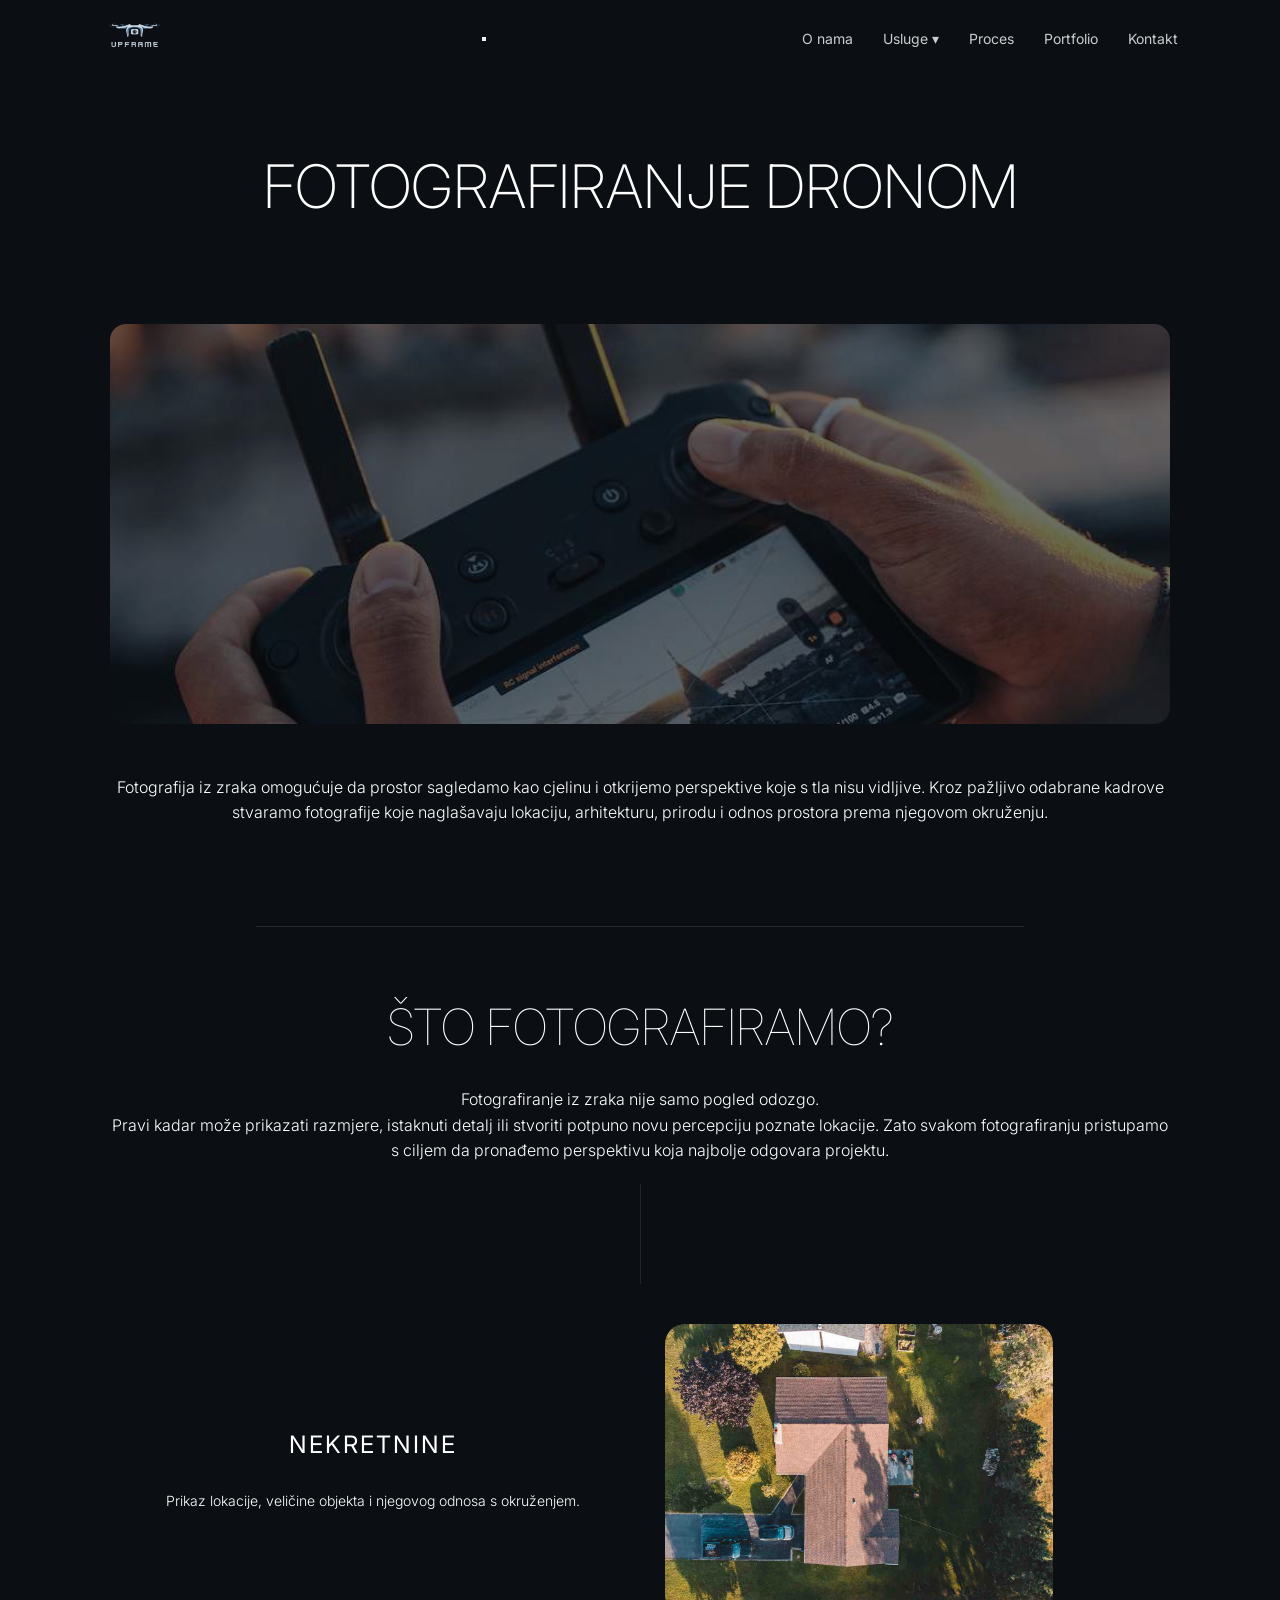
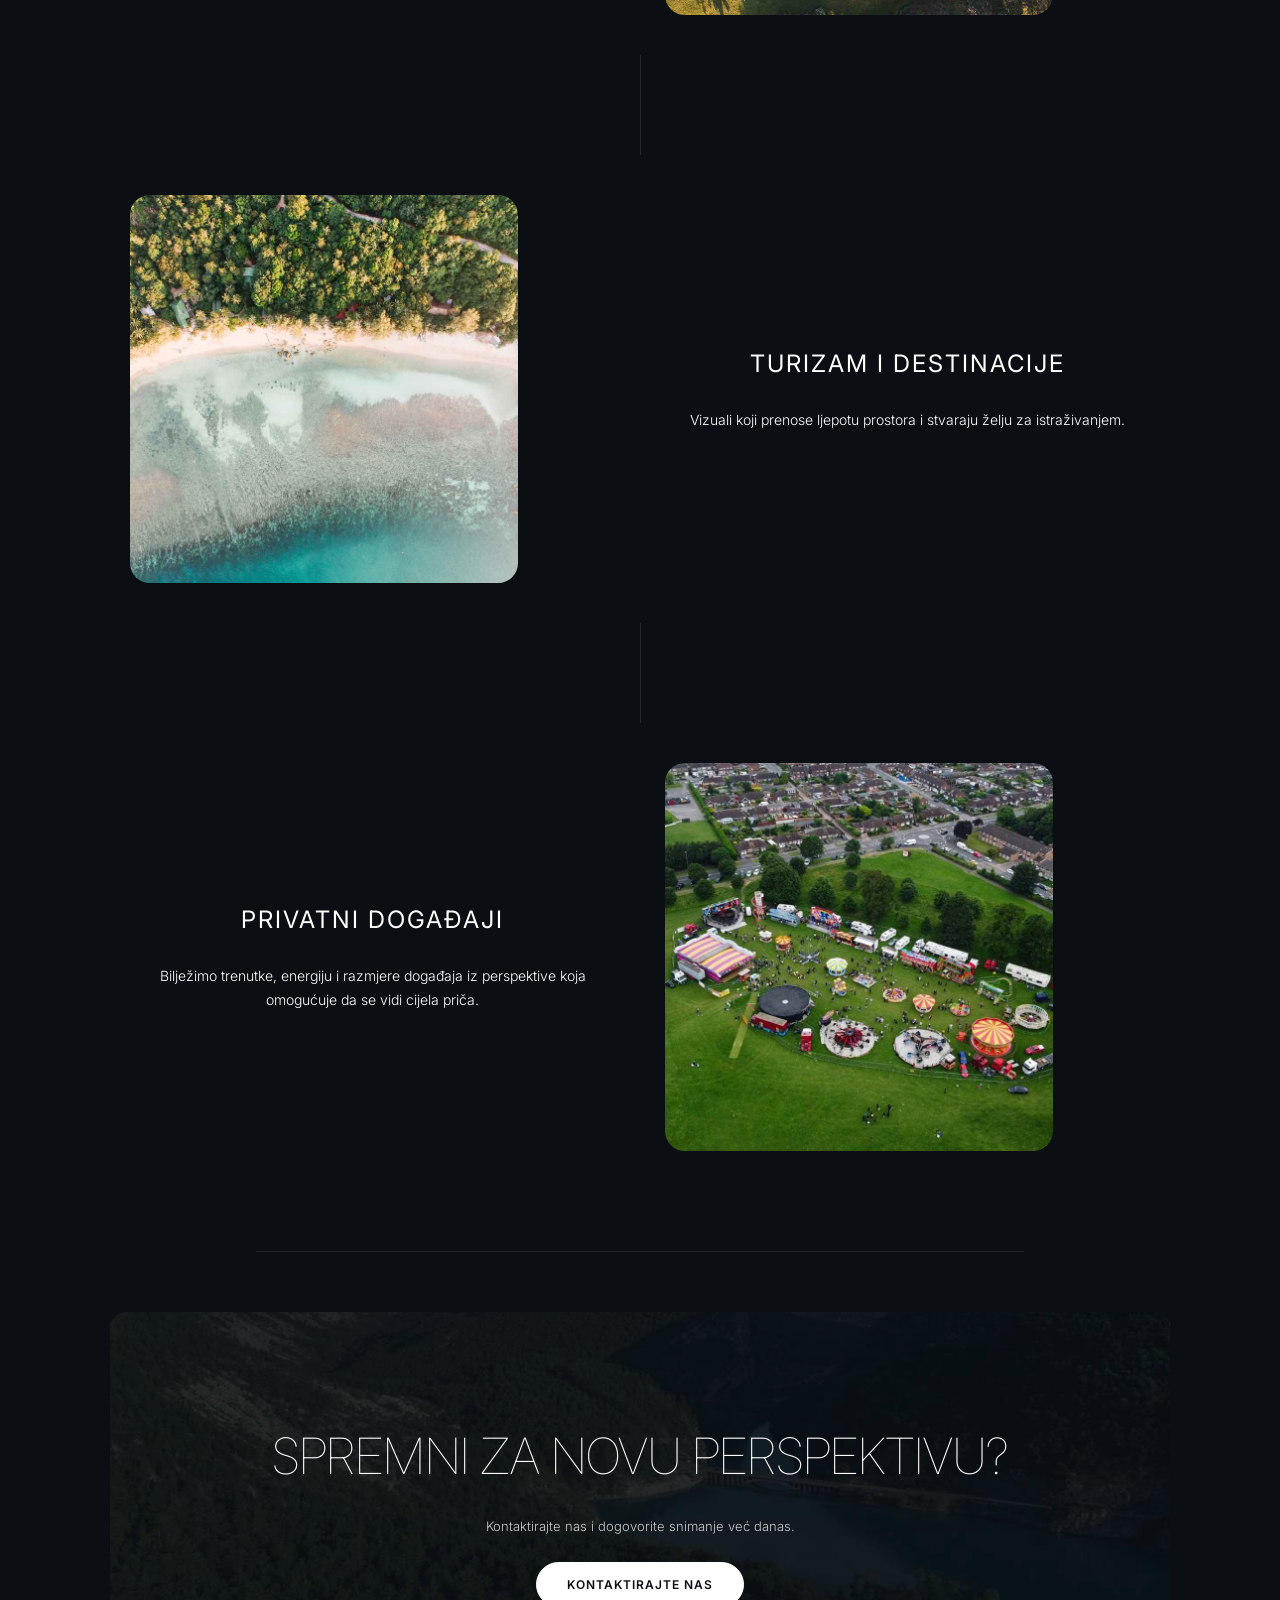
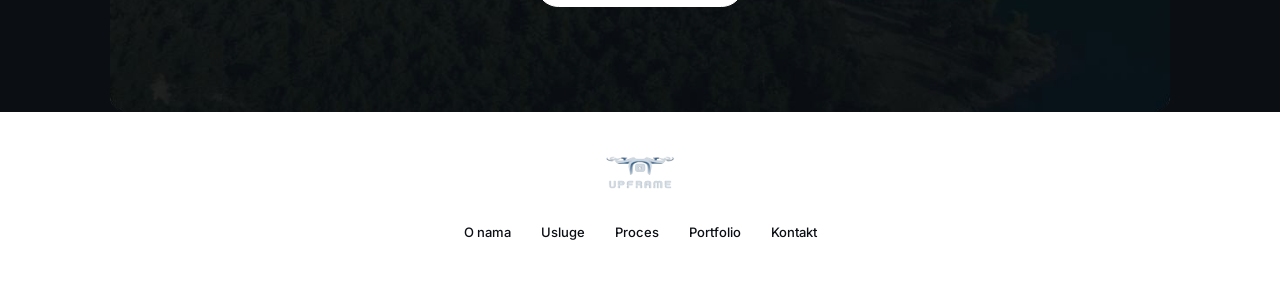
==== fotografiranje.html @ 9edc262e "Add files via upload" ====
<!DOCTYPE html>
<html lang="hr">

<head>
    <meta charset="UTF-8">
    <meta name="viewport" content="width=device-width, initial-scale=1.0">
    <title>UPFRAME - Fotografiranje</title>
    <link rel="preconnect" href="https://fonts.googleapis.com">
    <link rel="preconnect" href="https://fonts.gstatic.com" crossorigin>
    <link href="https://fonts.googleapis.com/css2?family=Inter:wght@300;400;500;600;700&display=swap" rel="stylesheet">
    <link rel="stylesheet" href="style.css">
</head>

<body>

    <header class="navbar">
        <div class="logo">
            <a href="index.html"><img src="images/logotip.png" alt="UPFRAME Logo"></a>
        </div>

        <button class="hamburger" id="hamburger" aria-label="Otvori izbornik">
            <span></span>
            <span></span>
            <span></span>
        </button>

        <nav>
            <ul class="nav-links" id="nav-links">
                <li><a href="o_nama.html">O nama</a></li>
                <li class="dropdown">
                    <a href="usluge.html" class="dropbtn">Usluge &#9662;</a>
                    <ul class="dropdown-content">
                        <li><a href="snimanje.html">Snimanje</a></li>
                        <li><a href="fotografiranje.html">Fotografiranje</a></li>
                    </ul>
                </li>
                <li><a href="proces.html">Proces</a></li>
                <li><a href="portfolio.html">Portfolio</a></li>
                <li><a href="kontakt.html">Kontakt</a></li>
            </ul>
        </nav>
    </header>

    <section class="content-section text-center">
        <h1>fotografiranje dronom</h1>

        </div>
    </section>

    <section class="content-section text-center">
        <div class="cta-card"><img src="images/foto.jpg" alt="Rad 1"></div>
        <br><br>

        <p class="subtitle">Fotografija iz zraka omogućuje da prostor sagledamo kao cjelinu
            i otkrijemo perspektive koje s tla nisu vidljive. Kroz pažljivo odabrane kadrove
            stvaramo fotografije koje naglašavaju lokaciju, arhitekturu, prirodu i
            odnos prostora prema njegovom okruženju.
        </p>

    </section>
    <hr class="divider">

    <section class="content-section text-center">
        <h2>što fotografiramo?</h2>
        <p class="subtitle">Fotografiranje iz zraka nije samo pogled odozgo. <br>
            Pravi kadar može prikazati razmjere, istaknuti detalj ili stvoriti potpuno novu
            percepciju poznate lokacije. Zato svakom fotografiranju pristupamo s ciljem da
            pronađemo perspektivu koja najbolje odgovara projektu.</p>

        <div class="vertical-line"></div>

        <section class="split-section">
            <div class="split-text">
                <h2>NEKRETNINE</h2>
                <p>
                    Prikaz lokacije, veličine objekta i njegovog odnosa s okruženjem.
                </p>
            </div>

            <div class="split-image">
                <img src="images/lokacija.jpg" alt="Nekretnine i lokacije iz zraka">
            </div>
        </section>
        <div class="vertical-line"></div>

        <section class="split-section">
            <div class="split-image">
                <img src="images/otok2.jpg" alt="Nekretnine i lokacije iz zraka">
            </div>
            <div class="split-text">
                <h2>Turizam i destinacije</h2>
                <p>
                    Vizuali koji prenose ljepotu prostora i stvaraju želju za istraživanjem.
                </p>
            </div>
        </section>

        <div class="vertical-line"></div>

        <section class="split-section">
            <div class="split-text">
                <h2>privatni događaji</h2>
                <p>
                    Bilježimo trenutke, energiju i razmjere događaja iz perspektive koja omogućuje da se vidi cijela
                    priča.
                </p>
            </div>

            <div class="split-image">
                <img src="images/event.jpg" alt="Nekretnine i lokacije iz zraka">
            </div>
        </section>

    </section>



    </section>

    <hr class="divider">


    <section class="content-section">
        <div class="cta-card">
            <img src="images/footer.jpg" alt="Pozadina">
            <div class="cta-content">
                <h2>SPREMNI ZA NOVU PERSPEKTIVU?</h2>
                <p>Kontaktirajte nas i dogovorite snimanje već danas.</p>
                <a href="kontakt.html" class="btn btn-white">KONTAKTIRAJTE NAS</a>
            </div>
        </div>
    </section>

    <footer class="footer">
        <div class="footer-logo">
            <img src="images/logotip.png" alt="UPFRAME Logo">
        </div>
        <ul class="footer-links">
            <li><a href="o_nama.html">O nama</a></li>
            <li><a href="usluge.html">Usluge</a></li>
            <li><a href="proces.html">Proces</a></li>
            <li><a href="portfolio.html">Portfolio</a></li>
            <li><a href="kontakt.html">Kontakt</a></li>
        </ul>
    </footer>

    <script>
        const hamburger = document.getElementById('hamburger');
        const navLinks = document.getElementById('nav-links');

        hamburger.addEventListener('click', () => {
            navLinks.classList.toggle('active');
        });
    </script>
</body>

</html>
---- style.css ----
* {
    margin: 0;
    padding: 0;
    box-sizing: border-box;
}

body {
    font-family: 'Inter', sans-serif;
    background-color: #0b0f14;
    color: #ffffff;
    line-height: 1.6;
}

a {
    color: inherit;
    text-decoration: none;
}

.navbar {
    display: flex;
    justify-content: space-between;
    align-items: center;
    padding: 20px 8%;
    background-color: #0b0f14;
}

.logo img {
    height: 30px;
}

.nav-links {
    list-style: none;
    display: flex;
    gap: 30px;
}

.nav-links a {
    font-size: 14px;
    font-weight: 400;
    color: #cccccc;
    transition: color 0.3s ease;
}

.nav-links a:hover {
    color: #ffffff;
}

.dropdown {
    position: relative;
}

.dropdown-content {
    display: none;
    position: absolute;
    top: 100%;
    left: 0;
    background-color: #161b22;
    min-width: 160px;
    box-shadow: 0px 8px 16px rgba(0, 0, 0, 0.5);
    border-radius: 8px;
    padding: 10px 0;
    list-style: none;
    z-index: 1000;
}

.dropdown-content li a {
    display: block;
    padding: 10px 20px;
    color: #cccccc;
}

.dropdown-content li a:hover {
    background-color: #21262d;
    color: #ffffff;
}

.dropdown:hover .dropdown-content {
    display: block;
}



.hero {
    width: 100vw;
    height: 100vh;

    display: flex;
    justify-content: center;
    align-items: center;

    text-align: center;

    background-image: linear-gradient(rgba(0, 0, 0, 0.5), rgba(0, 0, 0, 0.8)), url(images/naslovna_1.jpg);
    background-size: cover;
    background-position: center center;
    background-repeat: no-repeat;
    background-attachment: fixed;
}

.btn {
    display: inline-block;
    padding: 12px 30px;
    border-radius: 30px;
    font-size: 12px;
    letter-spacing: 1px;
    cursor: pointer;
    transition: all 0.3s ease;
}

.btn-outline {
    border: 1px solid #ffffff;
    color: #ffffff;
    background: transparent;
}

.btn-outline:hover {
    background: #ffffff;
    color: #0b0f14;
}

.btn-white {
    background: #ffffff;
    color: #0b0f14;
    border: 1px solid #ffffff;
    font-weight: 600;
}

.btn-white:hover {
    background: #e0e0e0;
}

h1 {
    font-size: 60px;
    font-weight: 200;
    text-transform: uppercase;
    margin-bottom: 0.5em;
}

.divider {
    border: 0;
    height: 1px;
    background: #22262c;
    margin: 100px auto 0;

    width: 60%;
}

.content-section {
    max-width: 1100px;
    margin: 0 auto;
    padding: 60px 20px 0;
}

.text-center {
    text-align: center;
}

h2 {
    font-size: 50px;
    font-weight: 100;
    margin-bottom: 20px;
    text-transform: uppercase;
}

p {
    font-size: 16px;
    color: white;
    margin-bottom: 20px;
    font-weight: 300;
}

.video-container {
    position: relative;
    width: 90%;
    max-width: 1100px;
    margin: 40px auto;
    aspect-ratio: 16 / 9;
    border-radius: 20px;
    overflow: hidden;
    box-shadow: 0 10px 30px rgba(0, 0, 0, 0.5);
    background-color: #000;
}

.video-container.playing .video-poster,
.video-container.playing .play-btn {
    display: none;
}

.video-poster {
    position: absolute;
    top: 0;
    left: 0;
    width: 100%;
    height: 100%;
    object-fit: cover;
    z-index: 2;
    transition: opacity 0.3s ease;
}

.play-btn {
    position: absolute;
    top: 50%;
    left: 50%;
    transform: translate(-50%, -50%);
    z-index: 3;

    background-color: #ffffff;
    color: #000000;
    padding: 10px 22px;
    border-radius: 50px;
    font-family: 'Inter', sans-serif;
    font-size: 13px;
    font-weight: 600;
    cursor: pointer;

    display: flex;
    align-items: center;
    gap: 8px;
    box-shadow: 0 4px 15px rgba(0, 0, 0, 0.3);
    user-select: none;
    transition: transform 0.2s ease, background-color 0.2s ease;
}

.play-btn:hover {
    transform: translate(-50%, -50%) scale(1.05);
    background-color: #f0f0f0;
}

.play-icon {
    font-size: 10px;
}

.video-element {
    position: absolute;
    top: 0;
    left: 0;
    width: 100%;
    height: 100%;
    border: none;
    z-index: 1;
}

.video-checkbox:checked~.video-poster,
.video-checkbox:checked~.play-btn {
    display: none;
}


.cards-grid {
    display: grid;
    gap: 20px;
    margin-bottom: 40px;
}

.grid-2 {
    grid-template-columns: repeat(2, 1fr);
}

.grid-3 {
    grid-template-columns: repeat(3, 1fr);
}

.card {
    border-radius: 12px;
    overflow: hidden;
    position: relative;
}

.card img {
    width: 100%;
    height: 100%;
    object-fit: cover;
    display: block;
}

.card-overlay {
    height: 220px;
}

.card-overlay .card-text {
    position: absolute;
    top: 50%;
    left: 50%;
    transform: translate(-50%, -50%);
    font-size: 18px;
    letter-spacing: 2px;
    font-weight: 500;
    text-shadow: 0 2px 4px rgba(0, 0, 0, 0.6);
}


.vertical-line {
    width: 1px;
    height: 100px;
    background-color: #22262c;
    margin: 0 auto;
}

.split-section {
    display: flex;
    align-items: center;
    justify-content: space-between;
    gap: 50px;
    max-width: 1100px;
    margin: 40px auto;
    padding: 0 20px;
}

.split-text {
    flex: 1;
    color: #ffffff;
}

.split-text h2 {
    font-size: 24px;
    font-weight: 400;
    letter-spacing: 2px;
    margin-bottom: 25px;
    text-transform: uppercase;
}

.split-text p {
    font-size: 14px;
    line-height: 1.7;
    color: white;
    margin-bottom: 20px;
    font-weight: 300;
}

.split-text p:last-child {
    margin-bottom: 0;
}

.split-image {
    flex: 1;
}

.split-image img {
    width: 80%;
    height: auto;
    display: block;
    border-radius: 20px;
    object-fit: cover;
}





.cta-card {
    position: relative;
    border-radius: 16px;
    overflow: hidden;
    height: 400px;
    display: flex;
    align-items: center;
    justify-content: center;
    text-align: center;
}

.cta-card img {
    position: absolute;
    width: 100%;
    height: 100%;
    object-fit: cover;
    opacity: 0.4;
}

.cta-content {
    position: relative;
    z-index: 1;
}

.cta-content p {
    font-size: 13px;
    color: #cccccc;
    margin-bottom: 25px;
}

.footer {
    background-color: #ffffff;
    color: #0b0f14;
    text-align: center;
    padding: 40px 20px;
}

.footer-logo img {
    height: 40px;
    margin-bottom: 20px;
}

.footer-links {
    list-style: none;
    display: flex;
    justify-content: center;
    gap: 30px;
}

.footer-links a {
    color: #0b0f14;
    font-size: 13px;
    font-weight: 500;
}

.contact-box {
    background-color: #333c48;
    max-width: 600px;
    margin: 50px auto;
    padding: 40px 20px;
    border-radius: 30px;
    text-align: center;
}

.contact-title {
    color: #ffffff;
    font-family: 'Inter', sans-serif;
    font-size: 14px;
    font-weight: 700;
    letter-spacing: 1.5px;
    margin-bottom: 8px;
}

.contact-email {
    color: #b0b8c4;
    font-family: 'Inter', sans-serif;
    font-size: 14px;
    text-decoration: underline;
    transition: color 0.3s ease;
}

.contact-email:hover {
    color: #ffffff;
}

.icon-image img {
    align-items: center;
    position: relative;
    width: 60px;
    height: auto;
    border-radius: 20px;
    object-fit: cover;
}


@media (max-width: 768px) {

    .grid-2,
    .grid-3 {
        grid-template-columns: 1fr;
    }

    .navbar {
        flex-direction: column;
        gap: 15px;
    }

    .nav-links {
        gap: 15px;
    }

    h2 {
    font-size: 30px;
    font-weight: 100;
    margin-bottom: 20px;
    text-transform: uppercase;
}

h1 {
    font-size: 40px;
    font-weight: 100;
    margin-bottom: 20px;
    text-transform: uppercase;
}

p {
    font-size: 12px;
    color: white;
    margin-bottom: 20px;
    font-weight: 300;
}
.content-section {
    max-width: 1100px;
    margin: 0 auto;
    padding: 60px 5px 0;
    padding-left: 1.5rem;  
    padding-right: 1.5rem;
}

.split-section {
    flex-direction: column;
    gap: 30px; 
    padding: 0 16px; 
  }

  .split-image img {
    width: 100%;
}

.hamburger {
    display: none;
    flex-direction: column;
    justify-content: space-between;
    width: 28px;
    height: 20px;
    background: transparent;
    border: none;
    cursor: pointer;
    padding: 0;
    z-index: 1001;
}

.hamburger span {
    width: 100%;
    height: 3px;
    background-color: #ffffff;
    border-radius: 2px;
    transition: all 0.3s ease;
}

    .navbar {
        position: relative;
    }

    .hamburger {
        display: flex;
    }

    .nav-links {
        display: none;
        flex-direction: column;
        position: absolute;
        top: 100%;
        left: 0;
        width: 100%;
        background-color: #0b0f14;
        padding: 20px 0;
        gap: 15px;
        box-shadow: 0px 10px 15px rgba(0, 0, 0, 0.5);
    }

    .nav-links.active {
        display: flex;
    }

    .nav-links li {
        text-align: center;
    }

    .dropdown-content {
    display: block;
    position: static;
    box-shadow: none;
    background-color: #161b22;
    padding-left: 15px;
    margin-top: 5px;
  }

}
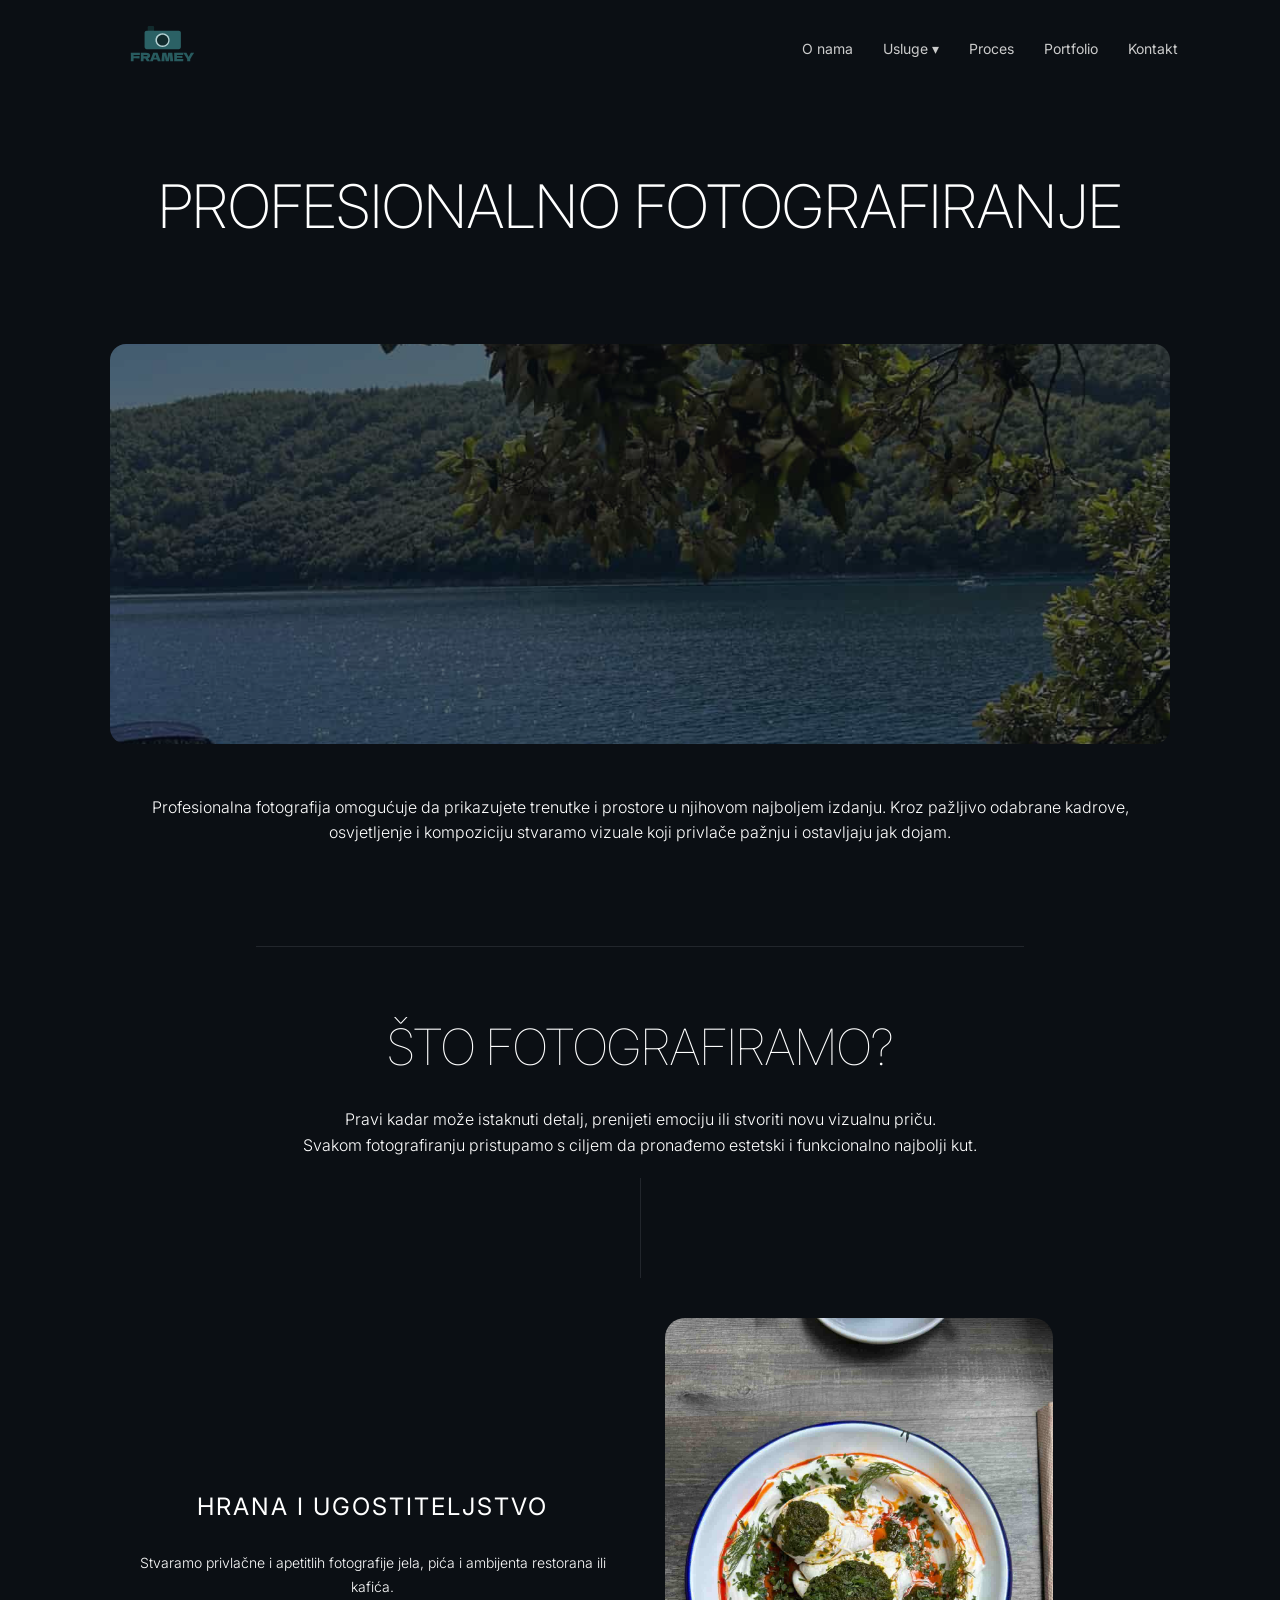
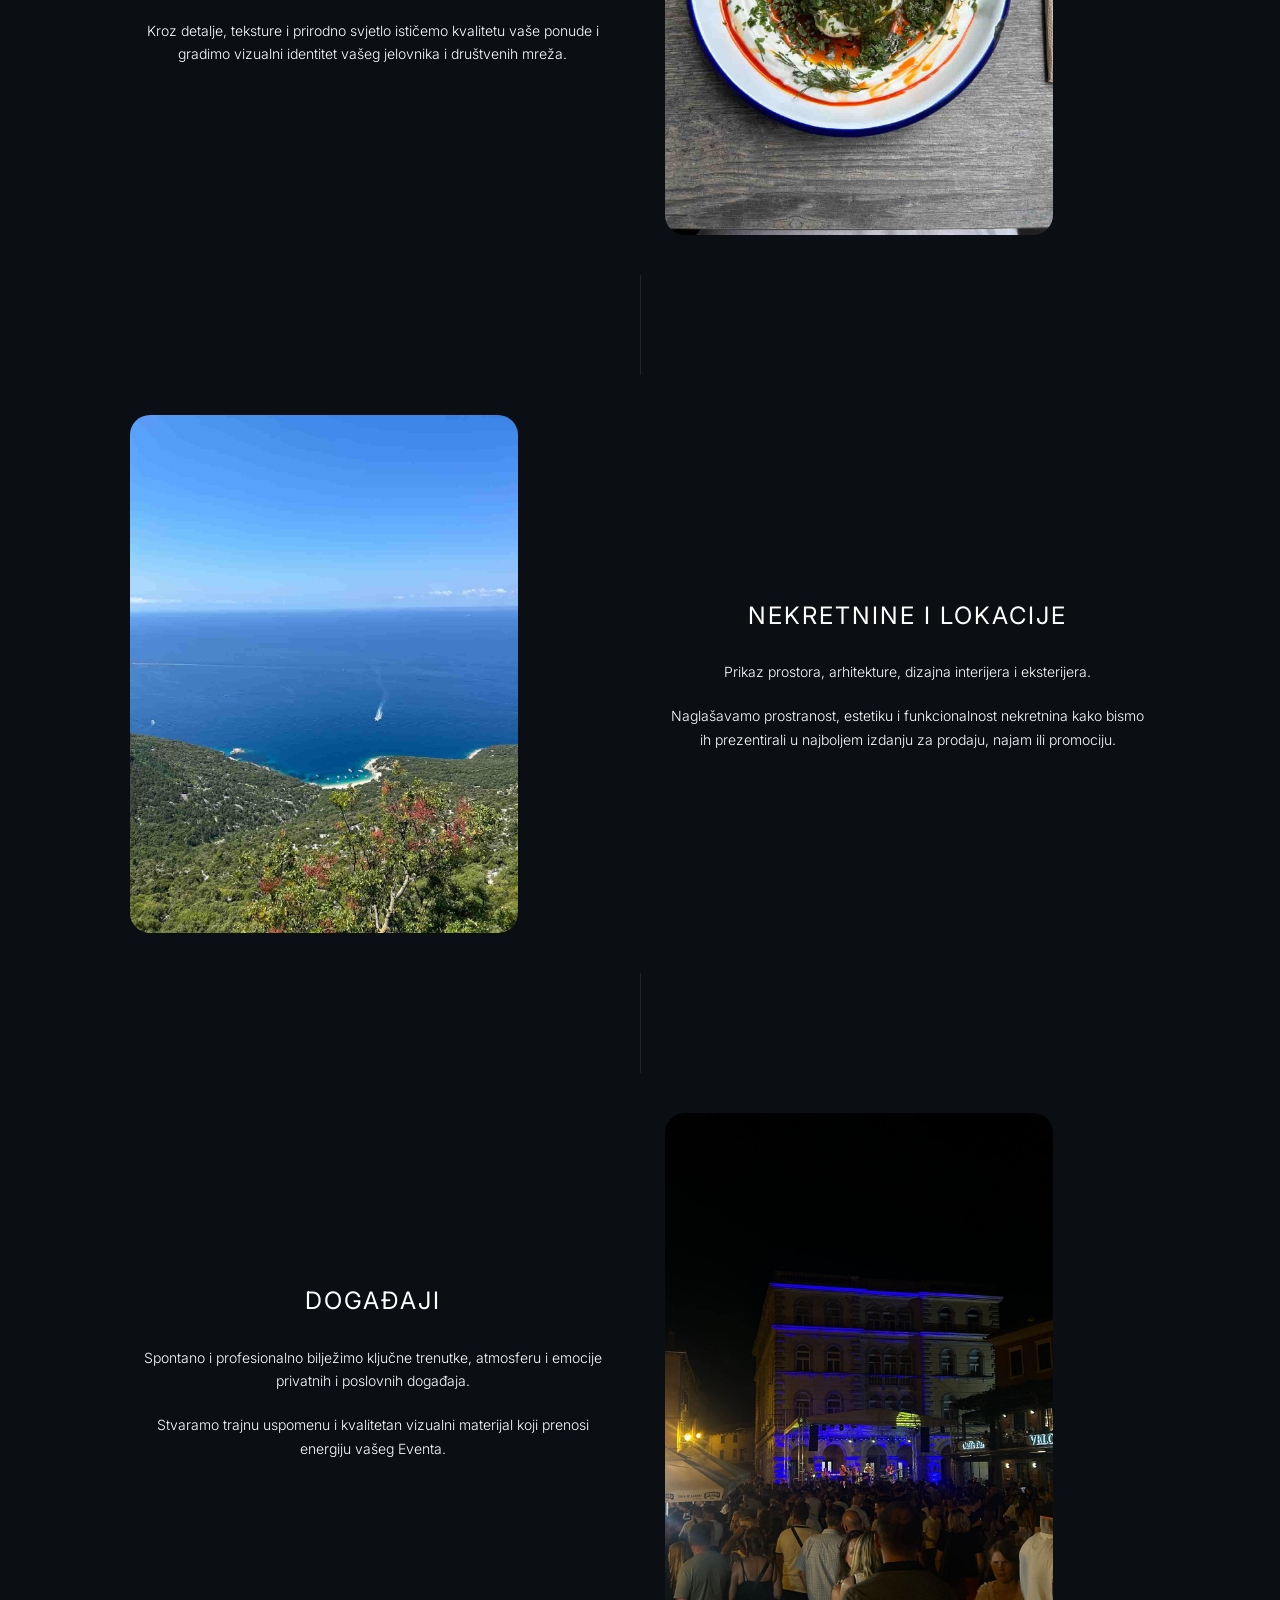
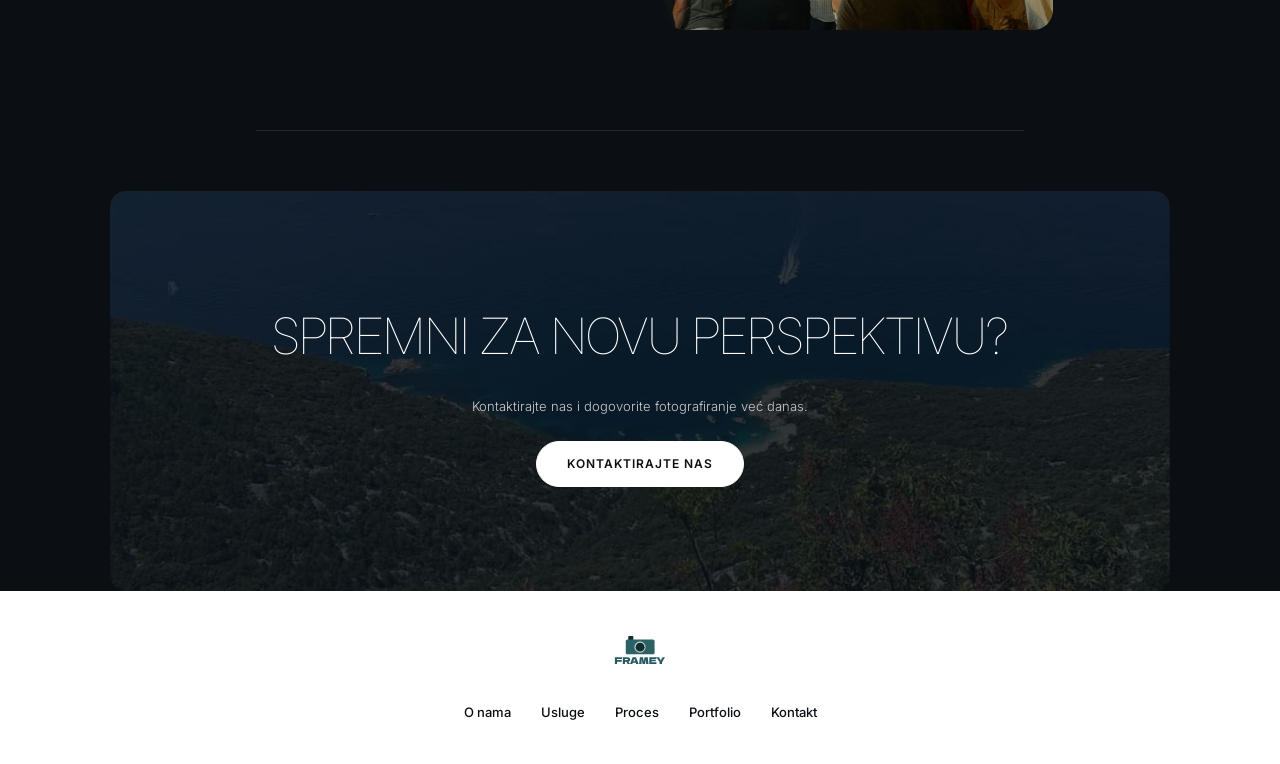
==== commit fd648a1e: "Add files via upload" ====
--- a/fotografiranje.html
+++ b/fotografiranje.html
@@ -4,7 +4,7 @@
 <head>
     <meta charset="UTF-8">
     <meta name="viewport" content="width=device-width, initial-scale=1.0">
-    <title>UPFRAME - Fotografiranje</title>
+    <title>Framey - Fotografiranje</title>
     <link rel="preconnect" href="https://fonts.googleapis.com">
     <link rel="preconnect" href="https://fonts.gstatic.com" crossorigin>
     <link href="https://fonts.googleapis.com/css2?family=Inter:wght@300;400;500;600;700&display=swap" rel="stylesheet">
@@ -15,7 +15,7 @@
 
     <header class="navbar">
         <div class="logo">
-            <a href="index.html"><img src="images/logotip.png" alt="UPFRAME Logo"></a>
+            <a href="index.html"><img src="images/logotip.svg" alt="Framey Logo"></a>
         </div>
 
         <button class="hamburger" id="hamburger" aria-label="Otvori izbornik">
@@ -42,55 +42,56 @@
     </header>
 
     <section class="content-section text-center">
-        <h1>fotografiranje dronom</h1>
-
-        </div>
+        <h1>profesionalno fotografiranje</h1>
     </section>
 
     <section class="content-section text-center">
-        <div class="cta-card"><img src="images/foto.jpg" alt="Rad 1"></div>
+        <div class="cta-card"><img src="images/plaza.jpg" alt="Profesionalno fotografiranje"></div>
         <br><br>
 
-        <p class="subtitle">Fotografija iz zraka omogućuje da prostor sagledamo kao cjelinu
-            i otkrijemo perspektive koje s tla nisu vidljive. Kroz pažljivo odabrane kadrove
-            stvaramo fotografije koje naglašavaju lokaciju, arhitekturu, prirodu i
-            odnos prostora prema njegovom okruženju.
+        <p class="subtitle">Profesionalna fotografija omogućuje da prikazujete trenutke i prostore u njihovom najboljem izdanju.
+            Kroz pažljivo odabrane kadrove, osvjetljenje i kompoziciju stvaramo vizuale koji privlače pažnju i ostavljaju jak dojam.
         </p>
 
     </section>
     <hr class="divider">
 
     <section class="content-section text-center">
-        <h2>što fotografiramo?</h2>
-        <p class="subtitle">Fotografiranje iz zraka nije samo pogled odozgo. <br>
-            Pravi kadar može prikazati razmjere, istaknuti detalj ili stvoriti potpuno novu
-            percepciju poznate lokacije. Zato svakom fotografiranju pristupamo s ciljem da
-            pronađemo perspektivu koja najbolje odgovara projektu.</p>
+        <h2>ŠTO FOTOGRAFIRAMO?</h2>
+        <p class="subtitle">Pravi kadar može istaknuti detalj, prenijeti emociju ili stvoriti novu vizualnu priču.<br>
+            Svakom fotografiranju pristupamo s ciljem da pronađemo estetski i funkcionalno najbolji kut.</p>
 
         <div class="vertical-line"></div>
 
         <section class="split-section">
             <div class="split-text">
-                <h2>NEKRETNINE</h2>
+                <h2>HRANA I UGOSTITELJSTVO</h2>
                 <p>
-                    Prikaz lokacije, veličine objekta i njegovog odnosa s okruženjem.
+                    Stvaramo privlačne i apetitlih fotografije jela, pića i ambijenta restorana ili kafića.
+                </p>
+                <p>
+                    Kroz detalje, teksture i prirodno svjetlo ističemo kvalitetu vaše ponude i gradimo vizualni identitet vašeg jelovnika i društvenih mreža.
                 </p>
             </div>
 
             <div class="split-image">
-                <img src="images/lokacija.jpg" alt="Nekretnine i lokacije iz zraka">
+                <img src="images/hrana.jpg" alt="Fotografiranje hrane i ugostiteljstva">
             </div>
         </section>
+
         <div class="vertical-line"></div>
 
         <section class="split-section">
             <div class="split-image">
-                <img src="images/otok2.jpg" alt="Nekretnine i lokacije iz zraka">
+                <img src="images/cres.jpg" alt="Fotografiranje nekretnina i lokacija">
             </div>
             <div class="split-text">
-                <h2>Turizam i destinacije</h2>
+                <h2>NEKRETNINE I LOKACIJE</h2>
                 <p>
-                    Vizuali koji prenose ljepotu prostora i stvaraju želju za istraživanjem.
+                    Prikaz prostora, arhitekture, dizajna interijera i eksterijera.
+                </p>
+                <p>
+                    Naglašavamo prostranost, estetiku i funkcionalnost nekretnina kako bismo ih prezentirali u najboljem izdanju za prodaju, najam ili promociju.
                 </p>
             </div>
         </section>
@@ -99,33 +100,30 @@
 
         <section class="split-section">
             <div class="split-text">
-                <h2>privatni događaji</h2>
+                <h2>DOGAĐAJI</h2>
                 <p>
-                    Bilježimo trenutke, energiju i razmjere događaja iz perspektive koja omogućuje da se vidi cijela
-                    priča.
+                    Spontano i profesionalno bilježimo ključne trenutke, atmosferu i emocije privatnih i poslovnih događaja.
+                </p>
+                <p>
+                    Stvaramo trajnu uspomenu i kvalitetan vizualni materijal koji prenosi energiju vašeg Eventa.
                 </p>
             </div>
 
             <div class="split-image">
-                <img src="images/event.jpg" alt="Nekretnine i lokacije iz zraka">
+                <img src="images/concert.jpg" alt="Fotografiranje događaja">
             </div>
         </section>
 
     </section>
 
-
-
-    </section>
-
     <hr class="divider">
-
 
     <section class="content-section">
         <div class="cta-card">
             <img src="images/footer.jpg" alt="Pozadina">
             <div class="cta-content">
                 <h2>SPREMNI ZA NOVU PERSPEKTIVU?</h2>
-                <p>Kontaktirajte nas i dogovorite snimanje već danas.</p>
+                <p>Kontaktirajte nas i dogovorite fotografiranje već danas.</p>
                 <a href="kontakt.html" class="btn btn-white">KONTAKTIRAJTE NAS</a>
             </div>
         </div>
@@ -133,7 +131,7 @@
 
     <footer class="footer">
         <div class="footer-logo">
-            <img src="images/logotip.png" alt="UPFRAME Logo">
+            <img src="images/logotip.svg" alt="Framey Logo">
         </div>
         <ul class="footer-links">
             <li><a href="o_nama.html">O nama</a></li>
--- a/style.css
+++ b/style.css
@@ -24,14 +24,30 @@
     background-color: #0b0f14;
 }
 
+
+
 .logo img {
-    height: 30px;
+    height: 50px;
 }
 
 .nav-links {
     list-style: none;
     display: flex;
     gap: 30px;
+}
+
+
+.nav-links {
+    list-style: none;
+    padding: 0;
+    margin: 0;
+}
+
+
+.hamburger {
+    background: none;
+    border: none;
+    outline: none;
 }
 
 .nav-links a {
@@ -90,7 +106,7 @@
 
     text-align: center;
 
-    background-image: linear-gradient(rgba(0, 0, 0, 0.5), rgba(0, 0, 0, 0.8)), url(images/naslovna_1.jpg);
+    background-image: linear-gradient(rgba(0, 0, 0, 0.5), rgba(0, 0, 0, 0.8)), url(images/put_vir.jpg);
     background-size: cover;
     background-position: center center;
     background-repeat: no-repeat;
